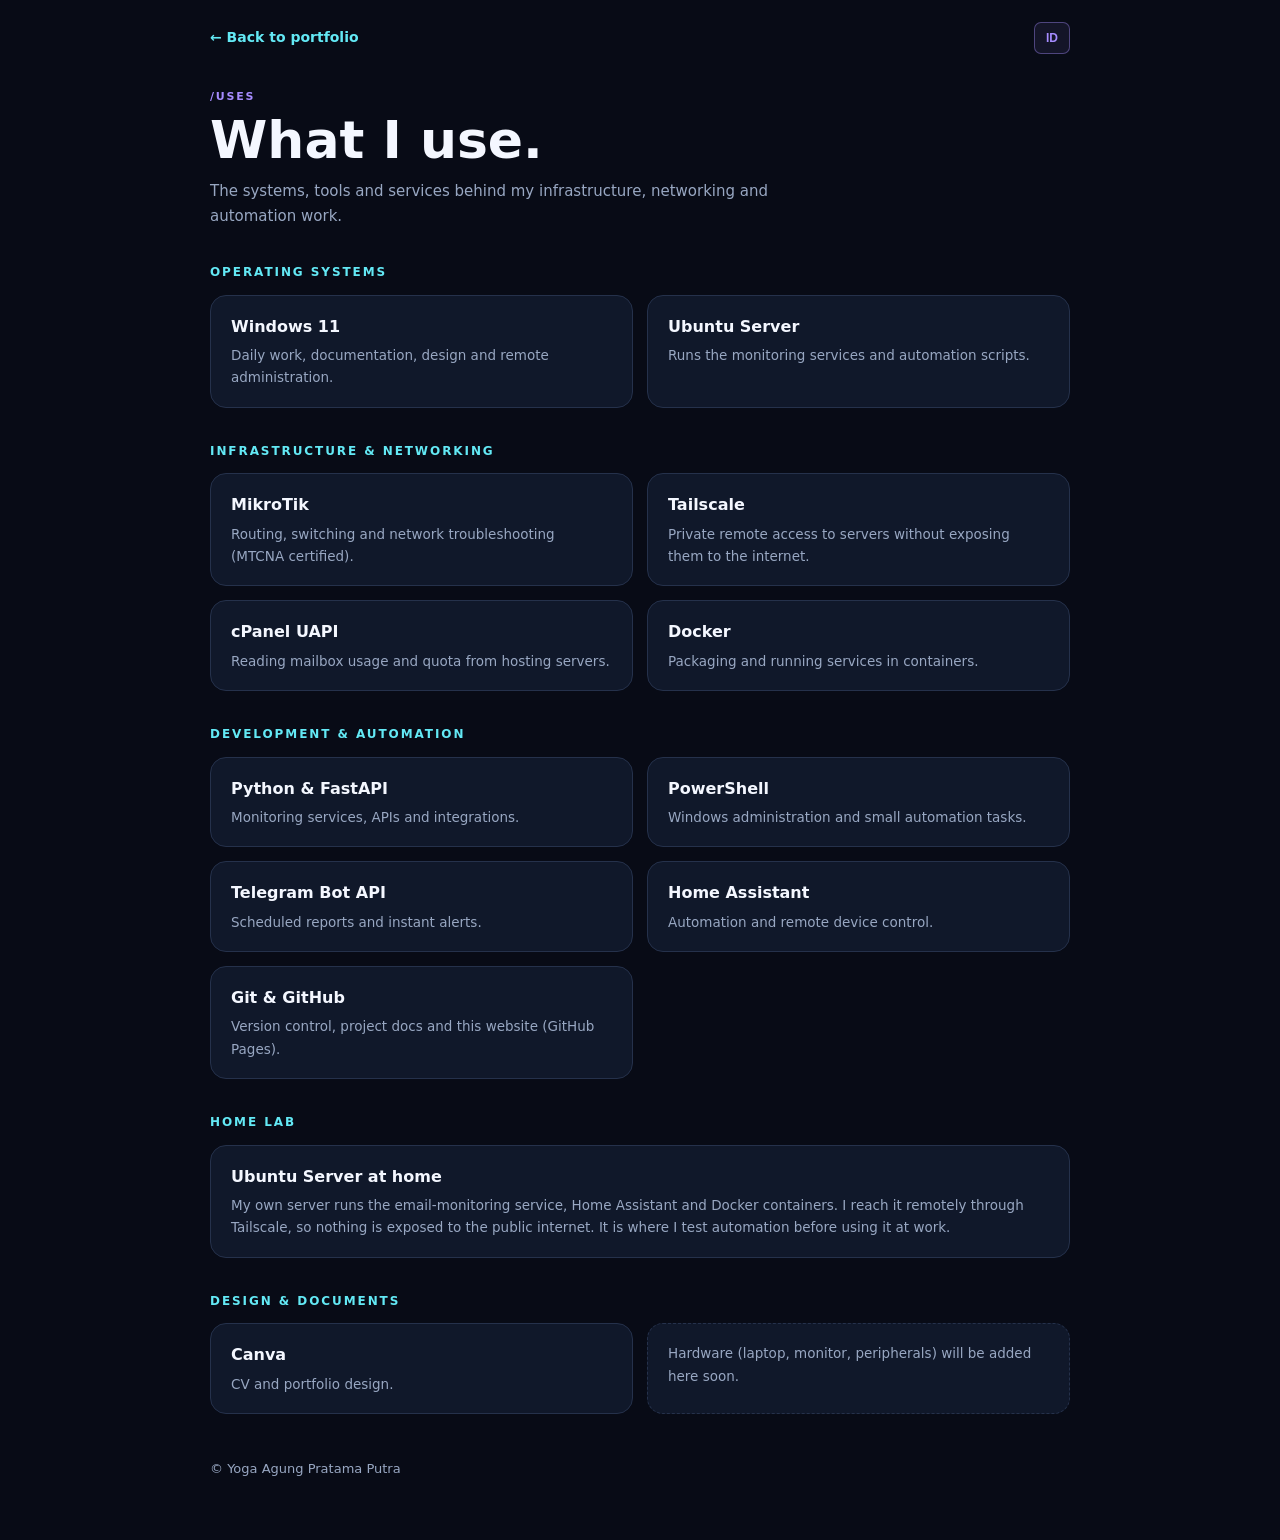
==== uses/index.html @ e9bb3d7a "Add demo dashboard, experience, technical notes, uses page; remove WhatsApp numbers Co-Authored-By: " ====
<!doctype html>
<html lang="en">
<head>

<meta charset="utf-8">
<meta name="viewport" content="width=device-width,initial-scale=1">
<title>Uses | Yoga Agung Pratama Putra</title>
<meta name="description" content="The operating systems, tools and services I use for IT infrastructure, networking and automation work.">
<style>
:root{--bg:#080b16;--panel:#10182a;--ink:#f4f7ff;--muted:#98a7c2;--line:#25314b;--cyan:#63e9f5;--violet:#a68cff;color-scheme:dark}
*{box-sizing:border-box}
body{margin:0;background:var(--bg);color:var(--ink);font:15px/1.65 Inter,ui-sans-serif,system-ui,-apple-system,"Segoe UI",sans-serif}
a{color:inherit}
.wrap{max-width:900px;margin:0 auto;padding:22px 20px 60px}
.bar{display:flex;justify-content:space-between;align-items:center;gap:12px;margin-bottom:34px}
.back{color:var(--cyan);text-decoration:none;font-weight:700;font-size:14px}
.tg{cursor:pointer;border:1px solid #a68cff66;border-radius:7px;background:#a68cff14;color:var(--violet);padding:8px 11px;font-size:12px;font-weight:800}
.eyebrow{color:var(--violet);text-transform:uppercase;letter-spacing:.16em;font-size:11px;font-weight:850}
h1{font-size:clamp(34px,6vw,52px);margin:6px 0 10px;line-height:1.1}
.lead{color:var(--muted);max-width:640px;margin:0 0 34px}
h2{font-size:12px;letter-spacing:.16em;text-transform:uppercase;color:var(--cyan);margin:34px 0 12px}
.grid{display:grid;grid-template-columns:1fr 1fr;gap:14px}
.card{border:1px solid var(--line);background:var(--panel);border-radius:16px;padding:18px 20px}
.card h3{margin:0 0 4px;font-size:16px}.card p{margin:0;color:var(--muted);font-size:13.5px}
.soon{border-style:dashed;color:var(--muted);font-size:13.5px}
footer{margin-top:44px;color:var(--muted);font-size:13px}
@media(max-width:700px){.grid{grid-template-columns:1fr}}
</style>
</head>
<body>
<div class="wrap">
 <div class="bar"><a class="back" href="/yogaagungpratama/">&larr; <span data-en="Back to portfolio" data-id="Kembali ke portofolio">Back to portfolio</span></a>
  <div><button class="tg" id="lang" type="button">ID</button></div></div>
 <div class="eyebrow">/uses</div>
 <h1 data-en="What I use." data-id="Yang saya pakai.">What I use.</h1>
 <p class="lead" data-en="The systems, tools and services behind my infrastructure, networking and automation work." data-id="Sistem, tools dan layanan yang saya pakai untuk pekerjaan infrastruktur, jaringan dan otomasi.">The systems, tools and services behind my infrastructure, networking and automation work.</p>

 <h2 data-en="Operating systems" data-id="Sistem operasi">Operating systems</h2>
 <div class="grid">
  <div class="card"><h3>Windows 11</h3><p data-en="Daily work, documentation, design and remote administration." data-id="Pekerjaan harian, dokumentasi, desain dan administrasi jarak jauh.">Daily work, documentation, design and remote administration.</p></div>
  <div class="card"><h3>Ubuntu Server</h3><p data-en="Runs the monitoring services and automation scripts." data-id="Menjalankan layanan monitoring dan skrip otomasi.">Runs the monitoring services and automation scripts.</p></div>
 </div>

 <h2 data-en="Infrastructure &amp; networking" data-id="Infrastruktur &amp; jaringan">Infrastructure &amp; networking</h2>
 <div class="grid">
  <div class="card"><h3>MikroTik</h3><p data-en="Routing, switching and network troubleshooting (MTCNA certified)." data-id="Routing, switching dan troubleshooting jaringan (bersertifikat MTCNA).">Routing, switching and network troubleshooting (MTCNA certified).</p></div>
  <div class="card"><h3>Tailscale</h3><p data-en="Private remote access to servers without exposing them to the internet." data-id="Akses jarak jauh privat ke server tanpa membukanya ke internet.">Private remote access to servers without exposing them to the internet.</p></div>
  <div class="card"><h3>cPanel UAPI</h3><p data-en="Reading mailbox usage and quota from hosting servers." data-id="Membaca penggunaan dan kuota mailbox dari server hosting.">Reading mailbox usage and quota from hosting servers.</p></div>
  <div class="card"><h3>Docker</h3><p data-en="Packaging and running services in containers." data-id="Mengemas dan menjalankan layanan dalam container.">Packaging and running services in containers.</p></div>
 </div>

 <h2 data-en="Development &amp; automation" data-id="Pengembangan &amp; otomasi">Development &amp; automation</h2>
 <div class="grid">
  <div class="card"><h3>Python &amp; FastAPI</h3><p data-en="Monitoring services, APIs and integrations." data-id="Layanan monitoring, API dan integrasi.">Monitoring services, APIs and integrations.</p></div>
  <div class="card"><h3>PowerShell</h3><p data-en="Windows administration and small automation tasks." data-id="Administrasi Windows dan tugas otomasi kecil.">Windows administration and small automation tasks.</p></div>
  <div class="card"><h3>Telegram Bot API</h3><p data-en="Scheduled reports and instant alerts." data-id="Laporan terjadwal dan peringatan langsung.">Scheduled reports and instant alerts.</p></div>
  <div class="card"><h3>Home Assistant</h3><p data-en="Automation and remote device control." data-id="Otomasi dan kontrol perangkat jarak jauh.">Automation and remote device control.</p></div>
  <div class="card"><h3>Git &amp; GitHub</h3><p data-en="Version control, project docs and this website (GitHub Pages)." data-id="Version control, dokumentasi proyek dan website ini (GitHub Pages).">Version control, project docs and this website (GitHub Pages).</p></div>
 </div>

 <h2 data-en="Home lab" data-id="Home lab">Home lab</h2><div class="grid"><div class="card" style="grid-column:1/-1"><h3 data-en="Ubuntu Server at home" data-id="Ubuntu Server di rumah">Ubuntu Server at home</h3><p data-en="My own server runs the email-monitoring service, Home Assistant and Docker containers. I reach it remotely through Tailscale, so nothing is exposed to the public internet. It is where I test automation before using it at work." data-id="Server pribadi saya menjalankan layanan email-monitoring, Home Assistant dan container Docker. Saya mengaksesnya lewat Tailscale sehingga tidak ada yang dibuka ke internet publik. Di sinilah saya menguji otomasi sebelum dipakai di pekerjaan.">My own server runs the email-monitoring service, Home Assistant and Docker containers. I reach it remotely through Tailscale, so nothing is exposed to the public internet. It is where I test automation before using it at work.</p></div></div><h2 data-en="Design &amp; documents" data-id="Desain &amp; dokumen">Design &amp; documents</h2>
 <div class="grid">
  <div class="card"><h3>Canva</h3><p data-en="CV and portfolio design." data-id="Desain CV dan portofolio.">CV and portfolio design.</p></div>
  <div class="card soon" data-en="Hardware (laptop, monitor, peripherals) will be added here soon." data-id="Perangkat keras (laptop, monitor, periferal) akan segera ditambahkan di sini.">Hardware (laptop, monitor, peripherals) will be added here soon.</div>
 </div>
 <footer>&copy; Yoga Agung Pratama Putra</footer>
</div>
<script>
(function(){
var r=document.documentElement,l=document.getElementById('lang'),id=false;
try{if(localStorage.getItem('portfolioLanguage')==='id')id=true}catch(e){}
function apply(){r.lang=id?'id':'en';l.textContent=id?'EN':'ID';[].forEach.call(document.querySelectorAll('[data-en][data-id]'),function(e){e.textContent=id?e.dataset.id:e.dataset.en})}
l.addEventListener('click',function(){id=!id;try{localStorage.setItem('portfolioLanguage',id?'id':'en')}catch(e){}apply()});
apply();
})();
</script>
</body>
</html>
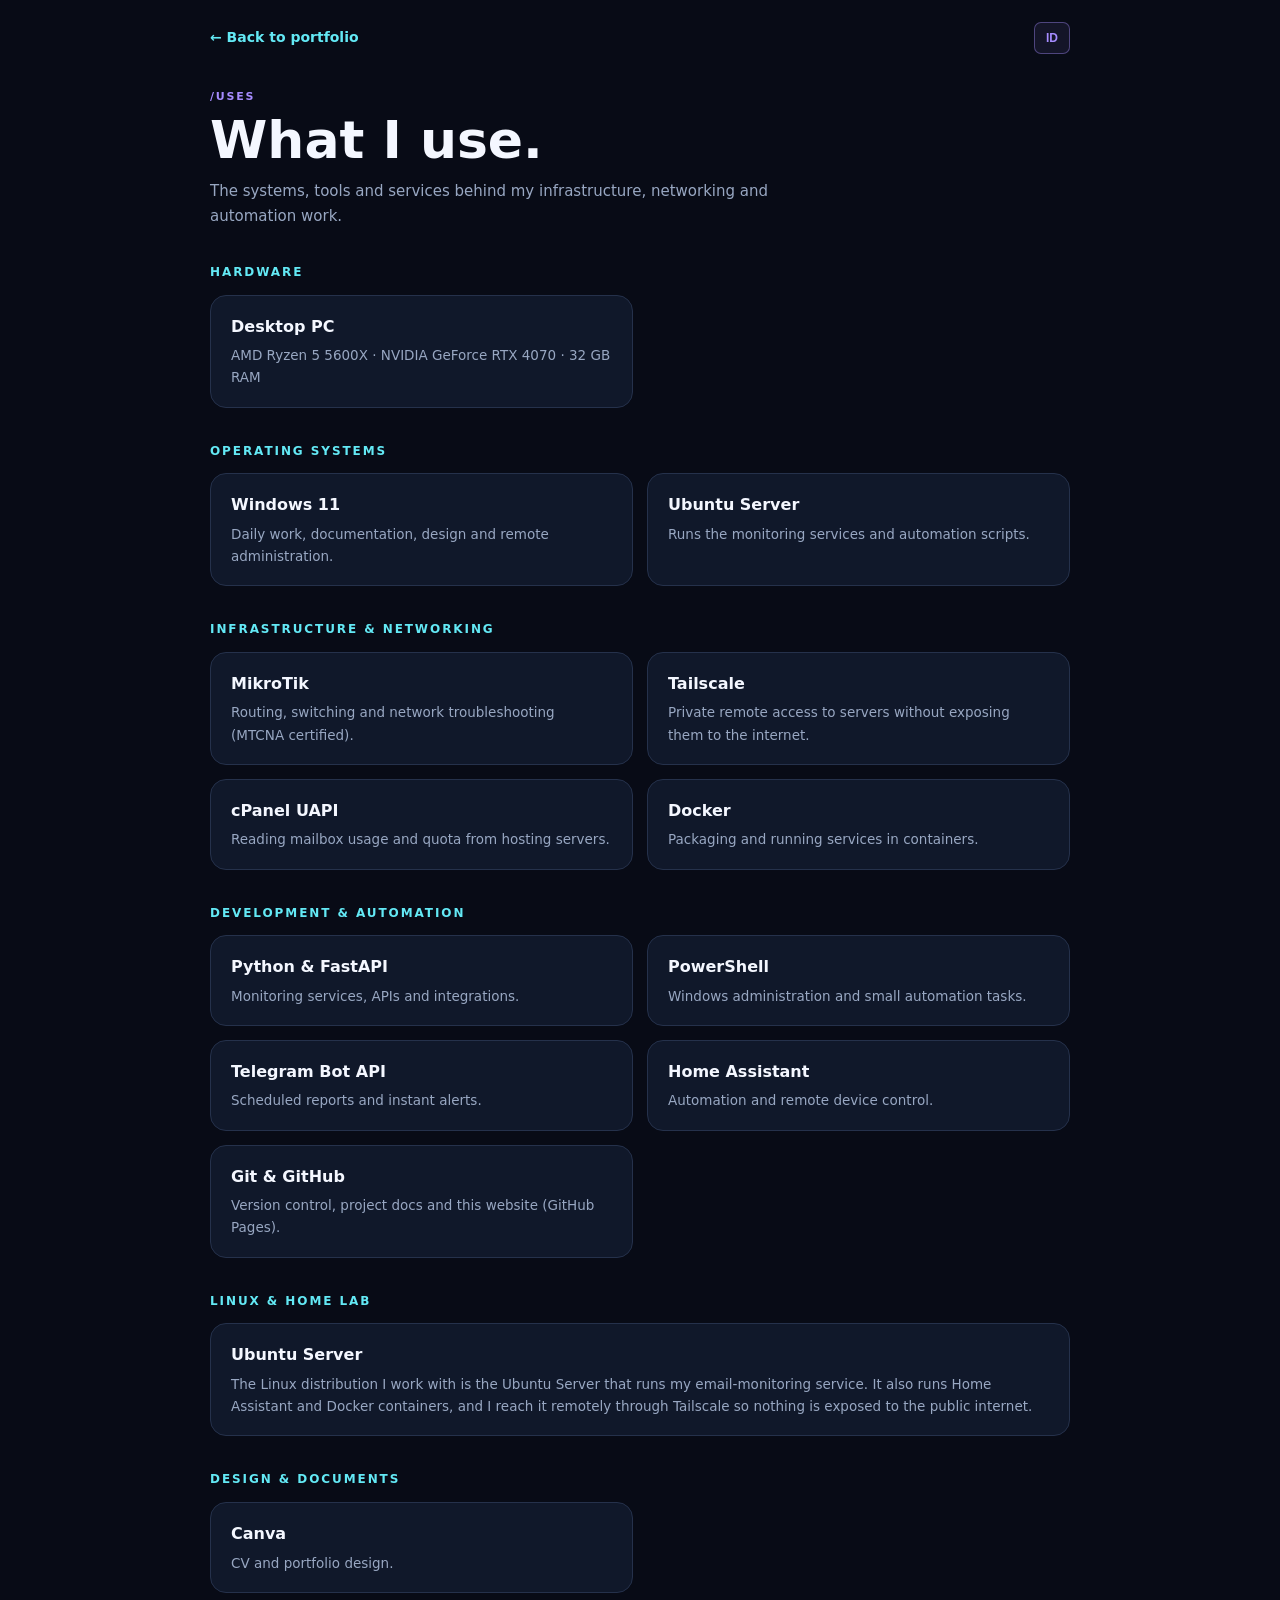
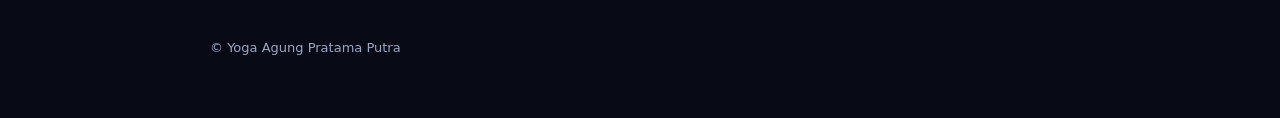
==== commit 0e7d26d0: "Uses page: add desktop PC specs, clarify Linux distro Co-Authored-By: Claude Sonnet 5.5 <noreply@ant" ====
--- a/uses/index.html
+++ b/uses/index.html
@@ -35,6 +35,7 @@
  <h1 data-en="What I use." data-id="Yang saya pakai.">What I use.</h1>
  <p class="lead" data-en="The systems, tools and services behind my infrastructure, networking and automation work." data-id="Sistem, tools dan layanan yang saya pakai untuk pekerjaan infrastruktur, jaringan dan otomasi.">The systems, tools and services behind my infrastructure, networking and automation work.</p>
 
+ <h2 data-en="Hardware" data-id="Perangkat keras">Hardware</h2><div class="grid"><div class="card"><h3>Desktop PC</h3><p data-en="AMD Ryzen 5 5600X · NVIDIA GeForce RTX 4070 · 32 GB RAM" data-id="AMD Ryzen 5 5600X · NVIDIA GeForce RTX 4070 · RAM 32 GB">AMD Ryzen 5 5600X · NVIDIA GeForce RTX 4070 · 32 GB RAM</p></div></div>
  <h2 data-en="Operating systems" data-id="Sistem operasi">Operating systems</h2>
  <div class="grid">
   <div class="card"><h3>Windows 11</h3><p data-en="Daily work, documentation, design and remote administration." data-id="Pekerjaan harian, dokumentasi, desain dan administrasi jarak jauh.">Daily work, documentation, design and remote administration.</p></div>
@@ -58,10 +59,10 @@
   <div class="card"><h3>Git &amp; GitHub</h3><p data-en="Version control, project docs and this website (GitHub Pages)." data-id="Version control, dokumentasi proyek dan website ini (GitHub Pages).">Version control, project docs and this website (GitHub Pages).</p></div>
  </div>
 
- <h2 data-en="Home lab" data-id="Home lab">Home lab</h2><div class="grid"><div class="card" style="grid-column:1/-1"><h3 data-en="Ubuntu Server at home" data-id="Ubuntu Server di rumah">Ubuntu Server at home</h3><p data-en="My own server runs the email-monitoring service, Home Assistant and Docker containers. I reach it remotely through Tailscale, so nothing is exposed to the public internet. It is where I test automation before using it at work." data-id="Server pribadi saya menjalankan layanan email-monitoring, Home Assistant dan container Docker. Saya mengaksesnya lewat Tailscale sehingga tidak ada yang dibuka ke internet publik. Di sinilah saya menguji otomasi sebelum dipakai di pekerjaan.">My own server runs the email-monitoring service, Home Assistant and Docker containers. I reach it remotely through Tailscale, so nothing is exposed to the public internet. It is where I test automation before using it at work.</p></div></div><h2 data-en="Design &amp; documents" data-id="Desain &amp; dokumen">Design &amp; documents</h2>
+ <h2 data-en="Linux &amp; home lab" data-id="Linux &amp; home lab">Linux &amp; home lab</h2><div class="grid"><div class="card" style="grid-column:1/-1"><h3 data-en="Ubuntu Server" data-id="Ubuntu Server">Ubuntu Server</h3><p data-en="The Linux distribution I work with is the Ubuntu Server that runs my email-monitoring service. It also runs Home Assistant and Docker containers, and I reach it remotely through Tailscale so nothing is exposed to the public internet." data-id="Distro Linux yang saya pakai adalah Ubuntu Server yang menjalankan layanan email-monitoring saya. Server ini juga menjalankan Home Assistant dan container Docker, dan saya mengaksesnya lewat Tailscale sehingga tidak ada yang dibuka ke internet publik.">The Linux distribution I work with is the Ubuntu Server that runs my email-monitoring service. It also runs Home Assistant and Docker containers, and I reach it remotely through Tailscale so nothing is exposed to the public internet.</p></div></div><h2 data-en="Design &amp; documents" data-id="Desain &amp; dokumen">Design &amp; documents</h2>
  <div class="grid">
   <div class="card"><h3>Canva</h3><p data-en="CV and portfolio design." data-id="Desain CV dan portofolio.">CV and portfolio design.</p></div>
-  <div class="card soon" data-en="Hardware (laptop, monitor, peripherals) will be added here soon." data-id="Perangkat keras (laptop, monitor, periferal) akan segera ditambahkan di sini.">Hardware (laptop, monitor, peripherals) will be added here soon.</div>
+  
  </div>
  <footer>&copy; Yoga Agung Pratama Putra</footer>
 </div>
